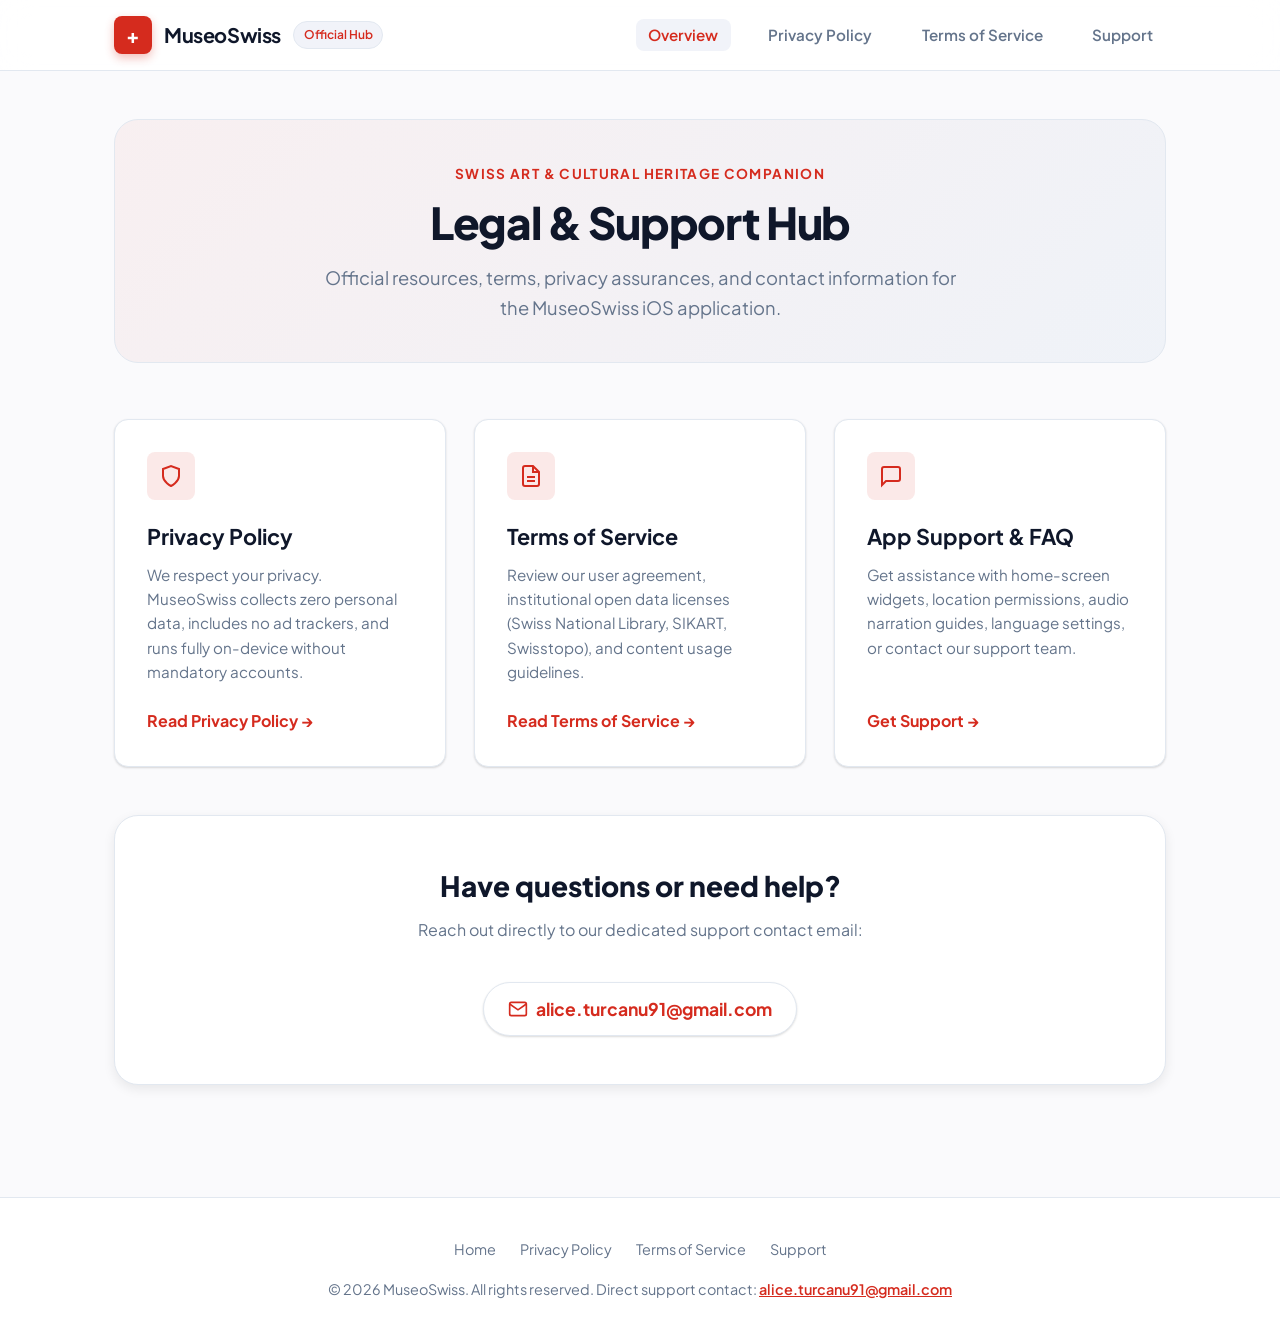
==== index.html @ 9c2d2c0c "Add files via upload" ====
<!DOCTYPE html>
<html lang="en">
<head>
  <meta charset="UTF-8">
  <meta name="viewport" content="width=device-width, initial-scale=1.0">
  <title>MuseoSwiss | Legal, Privacy & Support Portal</title>
  <meta name="description" content="Official Legal and Support Portal for MuseoSwiss. Access Privacy Policy, Terms of Service, and App Support contact information.">
  <link rel="preconnect" href="https://fonts.googleapis.com">
  <link rel="preconnect" href="https://fonts.gstatic.com" crossorigin>
  <link href="https://fonts.googleapis.com/css2?family=Plus+Jakarta+Sans:wght@400;500;600;700;800&display=swap" rel="stylesheet">
  <link rel="stylesheet" href="styles.css">
</head>
<body>

  <!-- Navigation Header -->
  <header class="header">
    <div class="nav-container">
      <a href="index.html" class="brand">
        <div class="brand-icon">+</div>
        <span class="brand-title">MuseoSwiss</span>
        <span class="brand-badge">Official Hub</span>
      </a>
      <nav>
        <ul class="nav-links">
          <li><a href="index.html" class="active">Overview</a></li>
          <li><a href="privacy.html">Privacy Policy</a></li>
          <li><a href="terms.html">Terms of Service</a></li>
          <li><a href="support.html">Support</a></li>
        </ul>
      </nav>
    </div>
  </header>

  <!-- Main Content -->
  <main class="main-content">
    
    <!-- Hero Section -->
    <section class="hero">
      <span class="hero-tag">Swiss Art & Cultural Heritage Companion</span>
      <h1 class="hero-title">Legal & Support Hub</h1>
      <p class="hero-subtitle">Official resources, terms, privacy assurances, and contact information for the MuseoSwiss iOS application.</p>
    </section>

    <!-- Cards Grid -->
    <div class="card-grid">

      <!-- Privacy Card -->
      <div class="card">
        <div class="card-icon">
          <svg width="24" height="24" fill="none" stroke="currentColor" stroke-width="2" viewBox="0 0 24 24"><path d="M12 22s8-4 8-10V5l-8-3-8 3v7c0 6 8 10 8 10z"></path></svg>
        </div>
        <h2 class="card-title">Privacy Policy</h2>
        <p class="card-desc">We respect your privacy. MuseoSwiss collects zero personal data, includes no ad trackers, and runs fully on-device without mandatory accounts.</p>
        <a href="privacy.html" class="card-link">Read Privacy Policy →</a>
      </div>

      <!-- Terms Card -->
      <div class="card">
        <div class="card-icon">
          <svg width="24" height="24" fill="none" stroke="currentColor" stroke-width="2" viewBox="0 0 24 24"><path d="M14 2H6a2 2 0 0 0-2 2v16a2 2 0 0 0 2 2h12a2 2 0 0 0 2-2V8z"></path><polyline points="14 2 14 8 20 8"></polyline><line x1="16" y1="13" x2="8" y2="13"></line><line x1="16" y1="17" x2="8" y2="17"></line></svg>
        </div>
        <h2 class="card-title">Terms of Service</h2>
        <p class="card-desc">Review our user agreement, institutional open data licenses (Swiss National Library, SIKART, Swisstopo), and content usage guidelines.</p>
        <a href="terms.html" class="card-link">Read Terms of Service →</a>
      </div>

      <!-- Support Card -->
      <div class="card">
        <div class="card-icon">
          <svg width="24" height="24" fill="none" stroke="currentColor" stroke-width="2" viewBox="0 0 24 24"><path d="M21 15a2 2 0 0 1-2 2H7l-4 4V5a2 2 0 0 1 2-2h14a2 2 0 0 1 2 2z"></path></svg>
        </div>
        <h2 class="card-title">App Support & FAQ</h2>
        <p class="card-desc">Get assistance with home-screen widgets, location permissions, audio narration guides, language settings, or contact our support team.</p>
        <a href="support.html" class="card-link">Get Support →</a>
      </div>

    </div>

    <!-- Quick Contact Card -->
    <div class="policy-container" style="text-align: center;">
      <h2 style="font-size: 1.75rem; font-weight: 800; margin-bottom: 0.5rem;">Have questions or need help?</h2>
      <p style="color: var(--text-muted); margin-bottom: 1.5rem;">Reach out directly to our dedicated support contact email:</p>
      
      <a href="mailto:alice.turcanu91@gmail.com" class="email-badge">
        <svg width="20" height="20" fill="none" stroke="currentColor" stroke-width="2" viewBox="0 0 24 24"><path d="M4 4h16c1.1 0 2 .9 2 2v12c0 1.1-.9 2-2 2H4c-1.1 0-2-.9-2-2V6c0-1.1.9-2 2-2z"></path><polyline points="22,6 12,13 2,6"></polyline></svg>
        alice.turcanu91@gmail.com
      </a>
    </div>

  </main>

  <!-- Footer -->
  <footer class="footer">
    <div class="footer-links">
      <a href="index.html">Home</a>
      <a href="privacy.html">Privacy Policy</a>
      <a href="terms.html">Terms of Service</a>
      <a href="support.html">Support</a>
    </div>
    <p>© 2026 MuseoSwiss. All rights reserved. Direct support contact: <a href="mailto:alice.turcanu91@gmail.com" style="color:var(--primary); font-weight:600;">alice.turcanu91@gmail.com</a></p>
  </footer>

</body>
</html>
---- styles.css ----
/* MuseoSwiss Web Portal Stylesheet */
:root {
  --primary: #D52B1E;
  --primary-rgb: 213, 43, 30;
  --primary-hover: #B82015;
  --accent: #2B6CB0;
  --bg: #FAFAFC;
  --surface: #FFFFFF;
  --surface-subtle: #F1F3F9;
  --border: #E2E8F0;
  --text: #0F172A;
  --text-muted: #64748B;
  --text-inverse: #FFFFFF;
  --shadow-sm: 0 1px 3px rgba(0,0,0,0.05), 0 1px 2px rgba(0,0,0,0.1);
  --shadow-md: 0 4px 12px rgba(0,0,0,0.08);
  --shadow-lg: 0 10px 30px rgba(0,0,0,0.12);
  --radius-sm: 8px;
  --radius-md: 14px;
  --radius-lg: 24px;
  --transition: all 0.25s cubic-bezier(0.16, 1, 0.3, 1);
  --font-sans: 'Plus Jakarta Sans', system-ui, -apple-system, BlinkMacSystemFont, 'Segoe UI', Roboto, sans-serif;
  --font-serif: 'Newsreader', Georgia, serif;
}

@media (prefers-color-scheme: dark) {
  :root {
    --bg: #090D14;
    --surface: #131A26;
    --surface-subtle: #1C2536;
    --border: #2A364F;
    --text: #F8FAFC;
    --text-muted: #94A3B8;
    --shadow-sm: 0 1px 3px rgba(0,0,0,0.4);
    --shadow-md: 0 4px 14px rgba(0,0,0,0.5);
    --shadow-lg: 0 12px 36px rgba(0,0,0,0.6);
  }
}

* {
  box-sizing: border-box;
  margin: 0;
  padding: 0;
}

body {
  font-family: var(--font-sans);
  background-color: var(--bg);
  color: var(--text);
  line-height: 1.6;
  -webkit-font-smoothing: antialiased;
  display: flex;
  flex-direction: column;
  min-height: 100vh;
}

/* Header & Nav */
.header {
  position: sticky;
  top: 0;
  z-index: 100;
  background: rgba(255, 255, 255, 0.85);
  backdrop-filter: blur(16px);
  -webkit-backdrop-filter: blur(16px);
  border-bottom: 1px solid var(--border);
  transition: var(--transition);
}

@media (prefers-color-scheme: dark) {
  .header {
    background: rgba(19, 26, 38, 0.85);
  }
}

.nav-container {
  max-width: 1100px;
  margin: 0 auto;
  padding: 1rem 1.5rem;
  display: flex;
  align-items: center;
  justify-content: space-between;
}

.brand {
  display: flex;
  align-items: center;
  gap: 0.75rem;
  text-decoration: none;
  color: var(--text);
}

.brand-icon {
  width: 38px;
  height: 38px;
  background: var(--primary);
  color: white;
  border-radius: var(--radius-sm);
  display: flex;
  align-items: center;
  justify-content: center;
  font-weight: 800;
  font-size: 1.25rem;
  box-shadow: 0 4px 10px rgba(var(--primary-rgb), 0.3);
}

.brand-title {
  font-size: 1.25rem;
  font-weight: 700;
  letter-spacing: -0.02em;
}

.brand-badge {
  font-size: 0.75rem;
  background: var(--surface-subtle);
  color: var(--primary);
  padding: 0.2rem 0.6rem;
  border-radius: 999px;
  font-weight: 600;
  border: 1px solid var(--border);
}

.nav-links {
  display: flex;
  gap: 1.5rem;
  list-style: none;
}

.nav-links a {
  text-decoration: none;
  color: var(--text-muted);
  font-weight: 600;
  font-size: 0.95rem;
  transition: var(--transition);
  padding: 0.4rem 0.8rem;
  border-radius: var(--radius-sm);
}

.nav-links a:hover,
.nav-links a.active {
  color: var(--primary);
  background: var(--surface-subtle);
}

/* Main Layout */
.main-content {
  flex: 1;
  max-width: 1100px;
  width: 100%;
  margin: 0 auto;
  padding: 3rem 1.5rem;
}

/* Hero Section */
.hero {
  text-align: center;
  margin-bottom: 3.5rem;
  padding: 2.5rem 1rem;
  background: linear-gradient(135deg, rgba(var(--primary-rgb), 0.05) 0%, rgba(43, 108, 176, 0.05) 100%);
  border-radius: var(--radius-lg);
  border: 1px solid var(--border);
}

.hero-tag {
  display: inline-block;
  font-size: 0.85rem;
  text-transform: uppercase;
  letter-spacing: 0.1em;
  font-weight: 700;
  color: var(--primary);
  margin-bottom: 0.75rem;
}

.hero-title {
  font-size: 2.75rem;
  font-weight: 800;
  line-height: 1.15;
  letter-spacing: -0.03em;
  margin-bottom: 1rem;
}

.hero-subtitle {
  font-size: 1.15rem;
  color: var(--text-muted);
  max-width: 650px;
  margin: 0 auto;
}

/* Document / Page Cards */
.card-grid {
  display: grid;
  grid-template-columns: repeat(auto-fit, minmax(300px, 1fr));
  gap: 1.75rem;
  margin-bottom: 3rem;
}

.card {
  background: var(--surface);
  border: 1px solid var(--border);
  border-radius: var(--radius-md);
  padding: 2rem;
  box-shadow: var(--shadow-sm);
  transition: var(--transition);
  display: flex;
  flex-direction: column;
}

.card:hover {
  transform: translateY(-4px);
  box-shadow: var(--shadow-lg);
  border-color: rgba(var(--primary-rgb), 0.3);
}

.card-icon {
  width: 48px;
  height: 48px;
  border-radius: var(--radius-sm);
  background: rgba(var(--primary-rgb), 0.1);
  color: var(--primary);
  display: flex;
  align-items: center;
  justify-content: center;
  margin-bottom: 1.25rem;
}

.card-title {
  font-size: 1.35rem;
  font-weight: 700;
  margin-bottom: 0.5rem;
}

.card-desc {
  color: var(--text-muted);
  font-size: 0.95rem;
  margin-bottom: 1.5rem;
  flex: 1;
}

.card-link {
  display: inline-flex;
  align-items: center;
  gap: 0.5rem;
  color: var(--primary);
  font-weight: 700;
  text-decoration: none;
}

.card-link:hover {
  text-decoration: underline;
}

/* Policy Content Container */
.policy-container {
  background: var(--surface);
  border: 1px solid var(--border);
  border-radius: var(--radius-lg);
  padding: 3rem;
  box-shadow: var(--shadow-md);
}

.policy-meta {
  display: flex;
  gap: 1rem;
  font-size: 0.875rem;
  color: var(--text-muted);
  margin-bottom: 2rem;
  padding-bottom: 1rem;
  border-bottom: 1px solid var(--border);
}

.policy-content h2 {
  font-size: 1.6rem;
  font-weight: 700;
  margin: 2rem 0 1rem 0;
  letter-spacing: -0.02em;
  color: var(--text);

  display: flex;
  align-items: center;
  gap: 0.5rem;
}

.policy-content h3 {
  font-size: 1.2rem;
  font-weight: 600;
  margin: 1.5rem 0 0.75rem 0;
}

.policy-content p {
  margin-bottom: 1.2rem;
  color: var(--text-muted);
}

.policy-content ul, .policy-content ol {
  margin-bottom: 1.5rem;
  padding-left: 1.5rem;
  color: var(--text-muted);
}

.policy-content li {
  margin-bottom: 0.5rem;
}

.highlight-box {
  background: var(--surface-subtle);
  border-left: 4px solid var(--primary);
  padding: 1.25rem 1.5rem;
  border-radius: 0 var(--radius-sm) var(--radius-sm) 0;
  margin: 1.5rem 0;
}

.highlight-box p {
  margin: 0;
  color: var(--text);
  font-weight: 500;
}

/* Contact & Support Elements */
.contact-card {
  background: linear-gradient(135deg, var(--surface) 0%, var(--surface-subtle) 100%);
  border: 1px solid var(--border);
  border-radius: var(--radius-md);
  padding: 2.5rem;
  text-align: center;
  margin: 2rem 0;
}

.email-badge {
  display: inline-flex;
  align-items: center;
  gap: 0.5rem;
  background: var(--surface);
  border: 1px solid var(--border);
  padding: 0.75rem 1.5rem;
  border-radius: 999px;
  font-size: 1.1rem;
  font-weight: 700;
  color: var(--primary);
  text-decoration: none;
  box-shadow: var(--shadow-sm);
  transition: var(--transition);
  margin-top: 1rem;
}

.email-badge:hover {
  transform: scale(1.03);
  box-shadow: var(--shadow-md);
  border-color: var(--primary);
}

/* Accordion FAQs */
.faq-list {
  margin-top: 1.5rem;
}

.faq-item {
  border: 1px solid var(--border);
  border-radius: var(--radius-sm);
  margin-bottom: 1rem;
  overflow: hidden;
  background: var(--surface);
  transition: var(--transition);
}

.faq-item[open] {
  box-shadow: var(--shadow-sm);
}

.faq-question {
  padding: 1.2rem 1.5rem;
  font-weight: 700;
  font-size: 1.05rem;
  cursor: pointer;
  user-select: none;
  list-style: none;
  display: flex;
  justify-content: space-between;
  align-items: center;
}

.faq-question::-webkit-details-marker {
  display: none;
}

.faq-question::after {
  content: '+';
  font-size: 1.4rem;
  font-weight: 400;
  color: var(--primary);
  transition: transform 0.2s ease;
}

.faq-item[open] .faq-question::after {
  content: '−';
}

.faq-answer {
  padding: 0 1.5rem 1.25rem 1.5rem;
  color: var(--text-muted);
  border-top: 1px solid transparent;
}

/* Contact Form */
.support-form {
  display: flex;
  flex-direction: column;
  gap: 1.25rem;
  margin-top: 1.5rem;
}

.form-group {
  display: flex;
  flex-direction: column;
  gap: 0.4rem;
}

.form-group label {
  font-size: 0.9rem;
  font-weight: 700;
}

.form-control {
  padding: 0.8rem 1rem;
  border-radius: var(--radius-sm);
  border: 1px solid var(--border);
  background: var(--surface);
  color: var(--text);
  font-family: inherit;
  font-size: 1rem;
  transition: var(--transition);
}

.form-control:focus {
  outline: none;
  border-color: var(--primary);
  box-shadow: 0 0 0 3px rgba(var(--primary-rgb), 0.15);
}

.btn-primary {
  background: var(--primary);
  color: white;
  padding: 0.9rem 1.5rem;
  border: none;
  border-radius: var(--radius-sm);
  font-weight: 700;
  font-size: 1rem;
  cursor: pointer;
  transition: var(--transition);
  display: inline-flex;
  align-items: center;
  justify-content: center;
  gap: 0.5rem;
  text-decoration: none;
}

.btn-primary:hover {
  background: var(--primary-hover);
  transform: translateY(-1px);
}

/* Footer */
.footer {
  background: var(--surface);
  border-top: 1px solid var(--border);
  padding: 2.5rem 1.5rem;
  margin-top: 4rem;
  text-align: center;
  color: var(--text-muted);
  font-size: 0.9rem;
}

.footer-links {
  display: flex;
  justify-content: center;
  gap: 1.5rem;
  margin-bottom: 1rem;
}

.footer-links a {
  color: var(--text-muted);
  text-decoration: none;
}

.footer-links a:hover {
  color: var(--primary);
}

/* Responsive */
@media (max-width: 768px) {
  .hero-title {
    font-size: 2rem;
  }
  .policy-container {
    padding: 1.5rem;
  }
  .nav-container {
    flex-direction: column;
    gap: 1rem;
  }
}
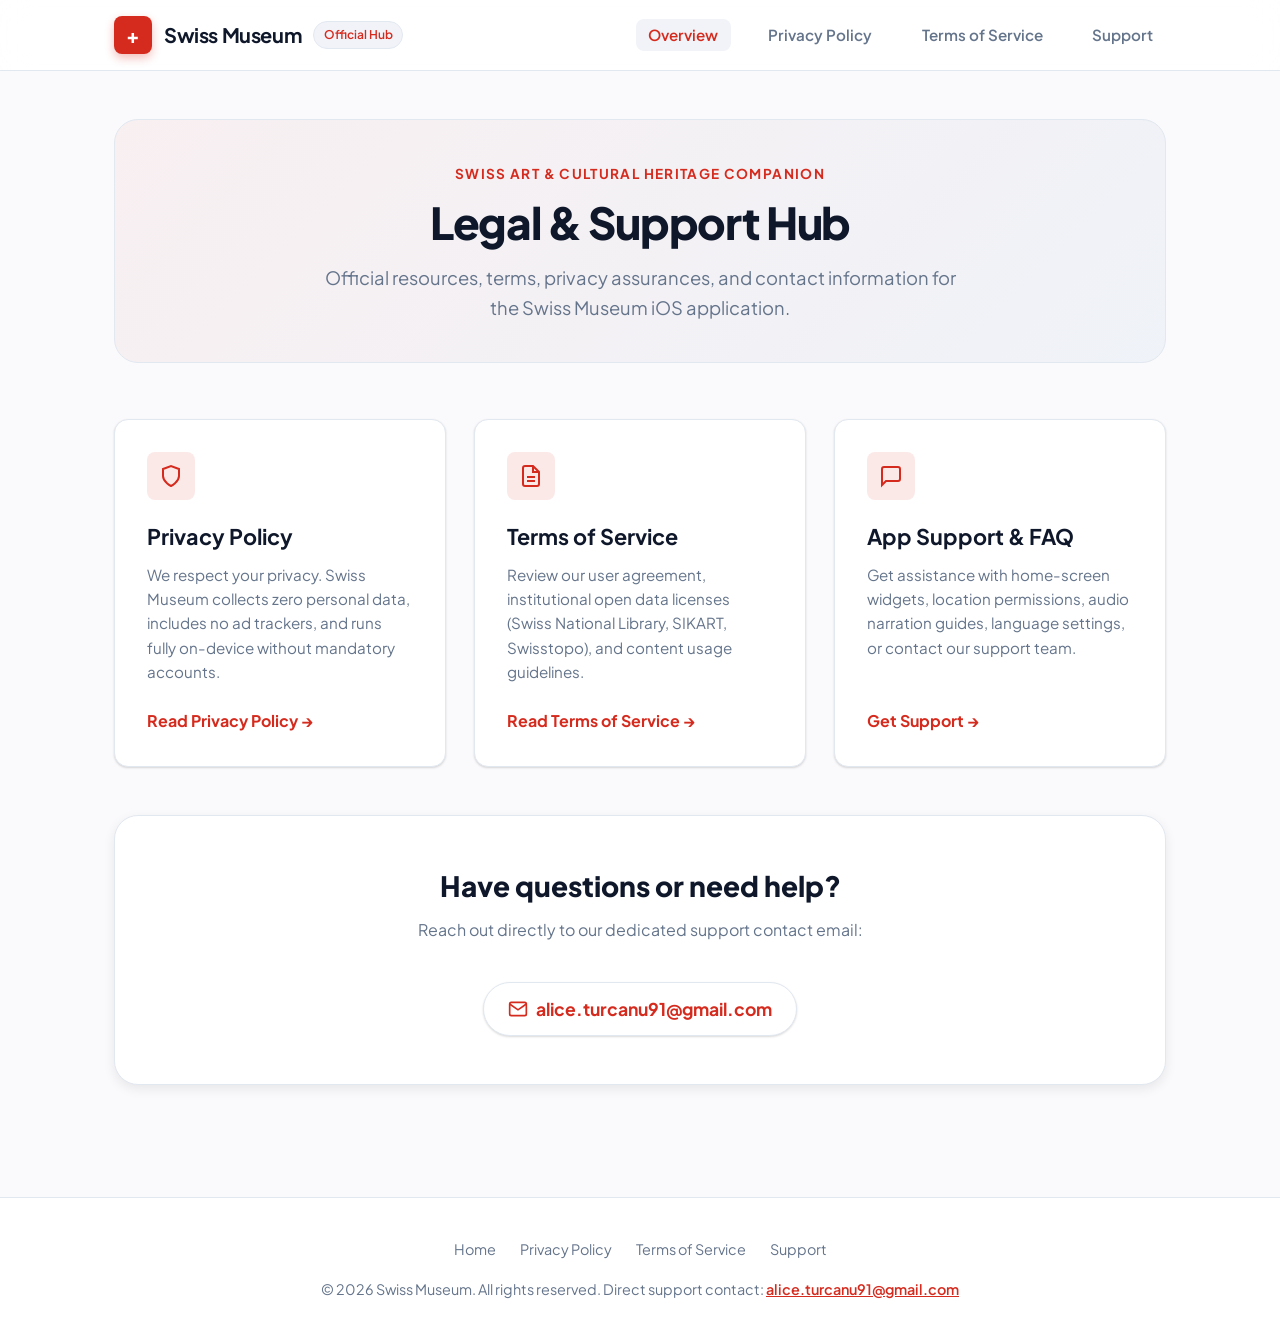
==== commit e81edfc2: "Update legal HTMLs and terms/privacy/support" ====
--- a/index.html
+++ b/index.html
@@ -3,8 +3,8 @@
 <head>
   <meta charset="UTF-8">
   <meta name="viewport" content="width=device-width, initial-scale=1.0">
-  <title>MuseoSwiss | Legal, Privacy & Support Portal</title>
-  <meta name="description" content="Official Legal and Support Portal for MuseoSwiss. Access Privacy Policy, Terms of Service, and App Support contact information.">
+  <title>Swiss Museum | Legal, Privacy & Support Portal</title>
+  <meta name="description" content="Official Legal and Support Portal for Swiss Museum. Access Privacy Policy, Terms of Service, and App Support contact information.">
   <link rel="preconnect" href="https://fonts.googleapis.com">
   <link rel="preconnect" href="https://fonts.gstatic.com" crossorigin>
   <link href="https://fonts.googleapis.com/css2?family=Plus+Jakarta+Sans:wght@400;500;600;700;800&display=swap" rel="stylesheet">
@@ -17,7 +17,7 @@
     <div class="nav-container">
       <a href="index.html" class="brand">
         <div class="brand-icon">+</div>
-        <span class="brand-title">MuseoSwiss</span>
+        <span class="brand-title">Swiss Museum</span>
         <span class="brand-badge">Official Hub</span>
       </a>
       <nav>
@@ -38,7 +38,7 @@
     <section class="hero">
       <span class="hero-tag">Swiss Art & Cultural Heritage Companion</span>
       <h1 class="hero-title">Legal & Support Hub</h1>
-      <p class="hero-subtitle">Official resources, terms, privacy assurances, and contact information for the MuseoSwiss iOS application.</p>
+      <p class="hero-subtitle">Official resources, terms, privacy assurances, and contact information for the Swiss Museum iOS application.</p>
     </section>
 
     <!-- Cards Grid -->
@@ -50,7 +50,7 @@
           <svg width="24" height="24" fill="none" stroke="currentColor" stroke-width="2" viewBox="0 0 24 24"><path d="M12 22s8-4 8-10V5l-8-3-8 3v7c0 6 8 10 8 10z"></path></svg>
         </div>
         <h2 class="card-title">Privacy Policy</h2>
-        <p class="card-desc">We respect your privacy. MuseoSwiss collects zero personal data, includes no ad trackers, and runs fully on-device without mandatory accounts.</p>
+        <p class="card-desc">We respect your privacy. Swiss Museum collects zero personal data, includes no ad trackers, and runs fully on-device without mandatory accounts.</p>
         <a href="privacy.html" class="card-link">Read Privacy Policy →</a>
       </div>
 
@@ -97,7 +97,7 @@
       <a href="terms.html">Terms of Service</a>
       <a href="support.html">Support</a>
     </div>
-    <p>© 2026 MuseoSwiss. All rights reserved. Direct support contact: <a href="mailto:alice.turcanu91@gmail.com" style="color:var(--primary); font-weight:600;">alice.turcanu91@gmail.com</a></p>
+    <p>© 2026 Swiss Museum. All rights reserved. Direct support contact: <a href="mailto:alice.turcanu91@gmail.com" style="color:var(--primary); font-weight:600;">alice.turcanu91@gmail.com</a></p>
   </footer>
 
 </body>
--- a/styles.css
+++ b/styles.css
@@ -1,4 +1,4 @@
-/* MuseoSwiss Web Portal Stylesheet */
+/* Swiss Museum Web Portal Stylesheet */
 :root {
   --primary: #D52B1E;
   --primary-rgb: 213, 43, 30;
